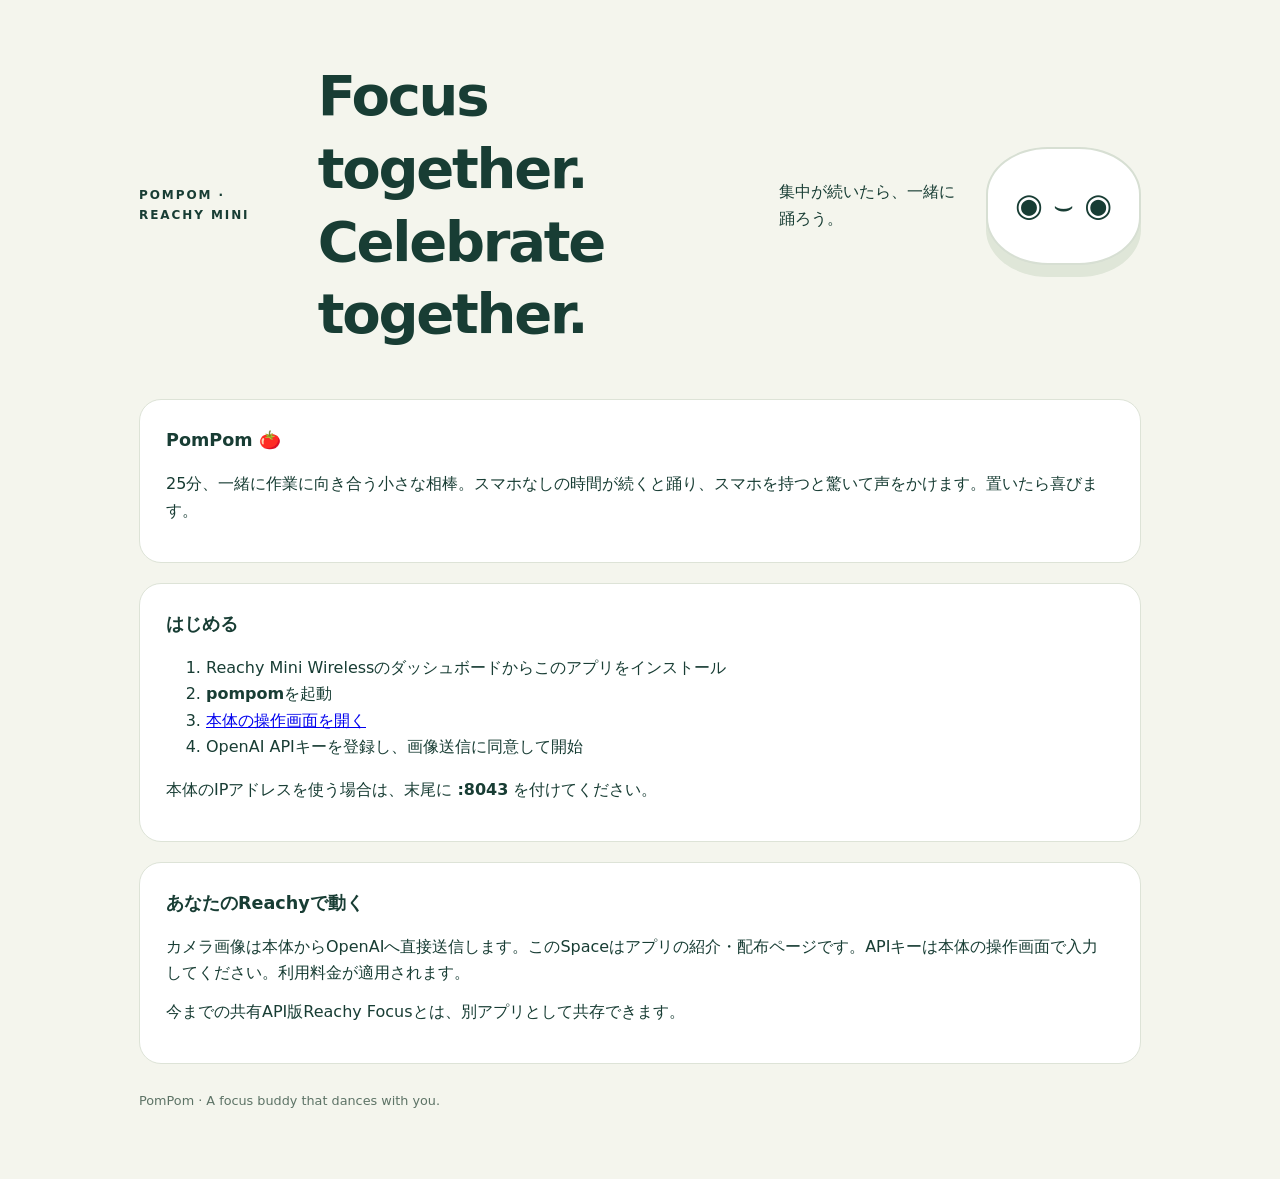
==== index.html @ 3d6e9223 "Create PomPom standalone Reachy Mini focus companion" ====
<!doctype html>
<html lang="ja"><head><meta charset="UTF-8"><meta name="viewport" content="width=device-width,initial-scale=1"><title>PomPom — your focus buddy</title><link rel="stylesheet" href="style.css"></head>
<body><main><header><span class="eyebrow">POMPOM · REACHY MINI</span><h1>Focus together.<br>Celebrate together.</h1><p>集中が続いたら、一緒に踊ろう。</p><span class="robot" aria-hidden="true">◉ ⌣ ◉</span></header><section><h2>PomPom 🍅</h2><p>25分、一緒に作業に向き合う小さな相棒。スマホなしの時間が続くと踊り、スマホを持つと驚いて声をかけます。置いたら喜びます。</p></section><section><h2>はじめる</h2><ol><li>Reachy Mini Wirelessのダッシュボードからこのアプリをインストール</li><li><strong>pompom</strong>を起動</li><li><a href="http://reachy-mini.local:8043/">本体の操作画面を開く</a></li><li>OpenAI APIキーを登録し、画像送信に同意して開始</li></ol><p>本体のIPアドレスを使う場合は、末尾に <strong>:8043</strong> を付けてください。</p></section><section><h2>あなたのReachyで動く</h2><p>カメラ画像は本体からOpenAIへ直接送信します。このSpaceはアプリの紹介・配布ページです。APIキーは本体の操作画面で入力してください。利用料金が適用されます。</p><p>今までの共有API版Reachy Focusとは、別アプリとして共存できます。</p></section><footer>PomPom · A focus buddy that dances with you.</footer></main></body></html>
---- style.css ----
:root{font-family:system-ui,-apple-system,sans-serif;color:#183d34;background:#f4f5ed;font-size:16px;line-height:1.65}*{box-sizing:border-box}body{margin:0}main{max-width:1050px;margin:auto;padding:44px 24px}header{display:flex;align-items:center;justify-content:space-between;gap:24px;margin-bottom:32px}.eyebrow{font-size:.75rem;font-weight:700;letter-spacing:.16em}h1{font-size:clamp(2rem,5vw,3.5rem);line-height:1.3;letter-spacing:-.04em;margin:16px 0}h2{font-size:1.1rem;margin:0 0 16px}p{margin:12px 0}.robot{display:grid;place-items:center;width:155px;height:118px;border-radius:40%;background:#fff;border:2px solid #d7dfd3;font-size:2rem;white-space:nowrap;box-shadow:0 12px 0 #dfe6d8;flex-shrink:0}section{background:#fff;border:1px solid #dde3d7;border-radius:22px;padding:26px;margin-bottom:20px}.session{background:#e4eddc}.row{display:flex;justify-content:space-between;align-items:center;gap:12px}.row h2{margin:0}.badge{background:#fff8;padding:5px 12px;border-radius:30px;font-size:.85rem}#timer{font-size:clamp(3rem,10vw,5rem);font-variant-numeric:tabular-nums;letter-spacing:-.04em;margin:10px 0;line-height:1.3}.controls{display:flex;flex-wrap:wrap;gap:10px;margin-top:18px}button{min-height:44px;padding:10px 18px;background:#235c49;color:white;border:1px solid transparent;border-radius:10px;font:inherit;font-weight:600;cursor:pointer}button:hover{filter:brightness(.94)}button:disabled{opacity:.4;cursor:default}.secondary{background:transparent;color:#235c49;border-color:#a9bdac}.text-button{background:none;color:#536c60;padding:0;text-decoration:underline;font-size:.85rem}label{display:block;margin:14px 0}.check{display:flex;align-items:flex-start;gap:10px}.check input{margin-top:7px;accent-color:#235c49}input:not([type=checkbox]){display:block;width:100%;min-height:44px;border:1px solid #b6c5b8;border-radius:8px;padding:10px;font:inherit;margin-top:6px}.columns{display:grid;grid-template-columns:1fr 1fr;gap:20px}.muted,footer{font-size:.8rem;color:#5d7366}footer{padding:6px 0 24px}.preview{background:#f4f5ed;min-height:160px;border-radius:12px;margin-top:18px;display:grid;place-items:center;text-align:center;padding:10px}.preview img{max-width:100%;max-height:250px;object-fit:contain;border-radius:8px}#error{position:sticky;top:10px;z-index:1;background:#fff0e5;border:1px solid #c78d69;border-radius:12px;padding:14px;margin-bottom:20px;color:#7b3e21}#events{max-height:230px;overflow:auto;font-size:.9rem;padding-left:22px}#key-status{font-size:.8rem;color:#5d7366}[hidden]{display:none!important}@media(max-width:650px){main{padding:24px 16px}.columns{grid-template-columns:1fr;gap:0}header{align-items:flex-start}.robot{width:85px;height:72px;font-size:1.1rem;margin-top:34px}section{padding:20px}.row{flex-wrap:wrap}.controls button{flex:1;white-space:nowrap}}
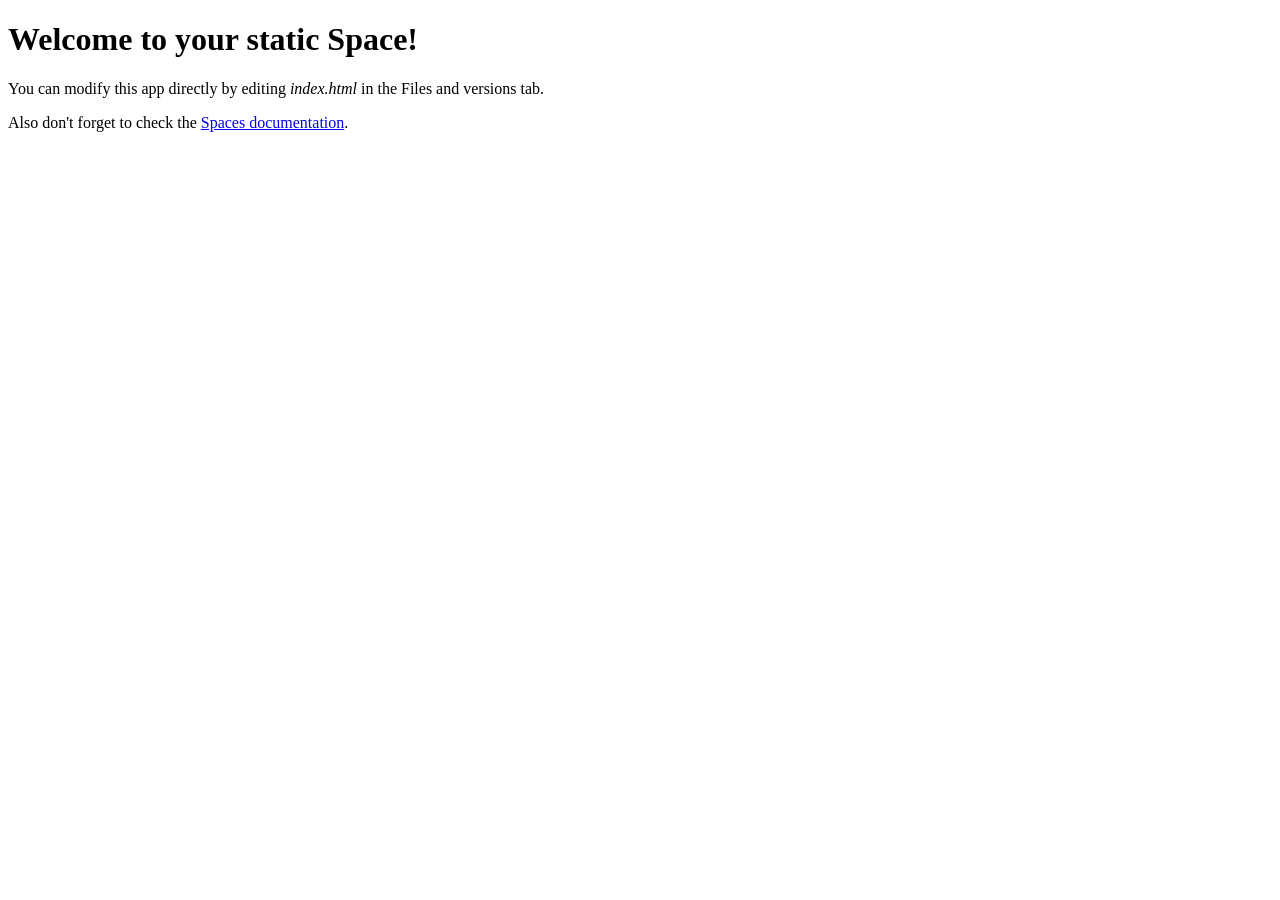
==== commit 9ea9c7ba: "initial commit" ====
--- a/index.html
+++ b/index.html
@@ -1,3 +1,19 @@
 <!doctype html>
-<html lang="ja"><head><meta charset="UTF-8"><meta name="viewport" content="width=device-width,initial-scale=1"><title>PomPom — your focus buddy</title><link rel="stylesheet" href="style.css"></head>
-<body><main><header><span class="eyebrow">POMPOM · REACHY MINI</span><h1>Focus together.<br>Celebrate together.</h1><p>集中が続いたら、一緒に踊ろう。</p><span class="robot" aria-hidden="true">◉ ⌣ ◉</span></header><section><h2>PomPom 🍅</h2><p>25分、一緒に作業に向き合う小さな相棒。スマホなしの時間が続くと踊り、スマホを持つと驚いて声をかけます。置いたら喜びます。</p></section><section><h2>はじめる</h2><ol><li>Reachy Mini Wirelessのダッシュボードからこのアプリをインストール</li><li><strong>pompom</strong>を起動</li><li><a href="http://reachy-mini.local:8043/">本体の操作画面を開く</a></li><li>OpenAI APIキーを登録し、画像送信に同意して開始</li></ol><p>本体のIPアドレスを使う場合は、末尾に <strong>:8043</strong> を付けてください。</p></section><section><h2>あなたのReachyで動く</h2><p>カメラ画像は本体からOpenAIへ直接送信します。このSpaceはアプリの紹介・配布ページです。APIキーは本体の操作画面で入力してください。利用料金が適用されます。</p><p>今までの共有API版Reachy Focusとは、別アプリとして共存できます。</p></section><footer>PomPom · A focus buddy that dances with you.</footer></main></body></html>
+<html>
+	<head>
+		<meta charset="utf-8" />
+		<meta name="viewport" content="width=device-width" />
+		<title>My static Space</title>
+		<link rel="stylesheet" href="style.css" />
+	</head>
+	<body>
+		<div class="card">
+			<h1>Welcome to your static Space!</h1>
+			<p>You can modify this app directly by editing <i>index.html</i> in the Files and versions tab.</p>
+			<p>
+				Also don't forget to check the
+				<a href="https://huggingface.co/docs/hub/spaces" target="_blank">Spaces documentation</a>.
+			</p>
+		</div>
+	</body>
+</html>
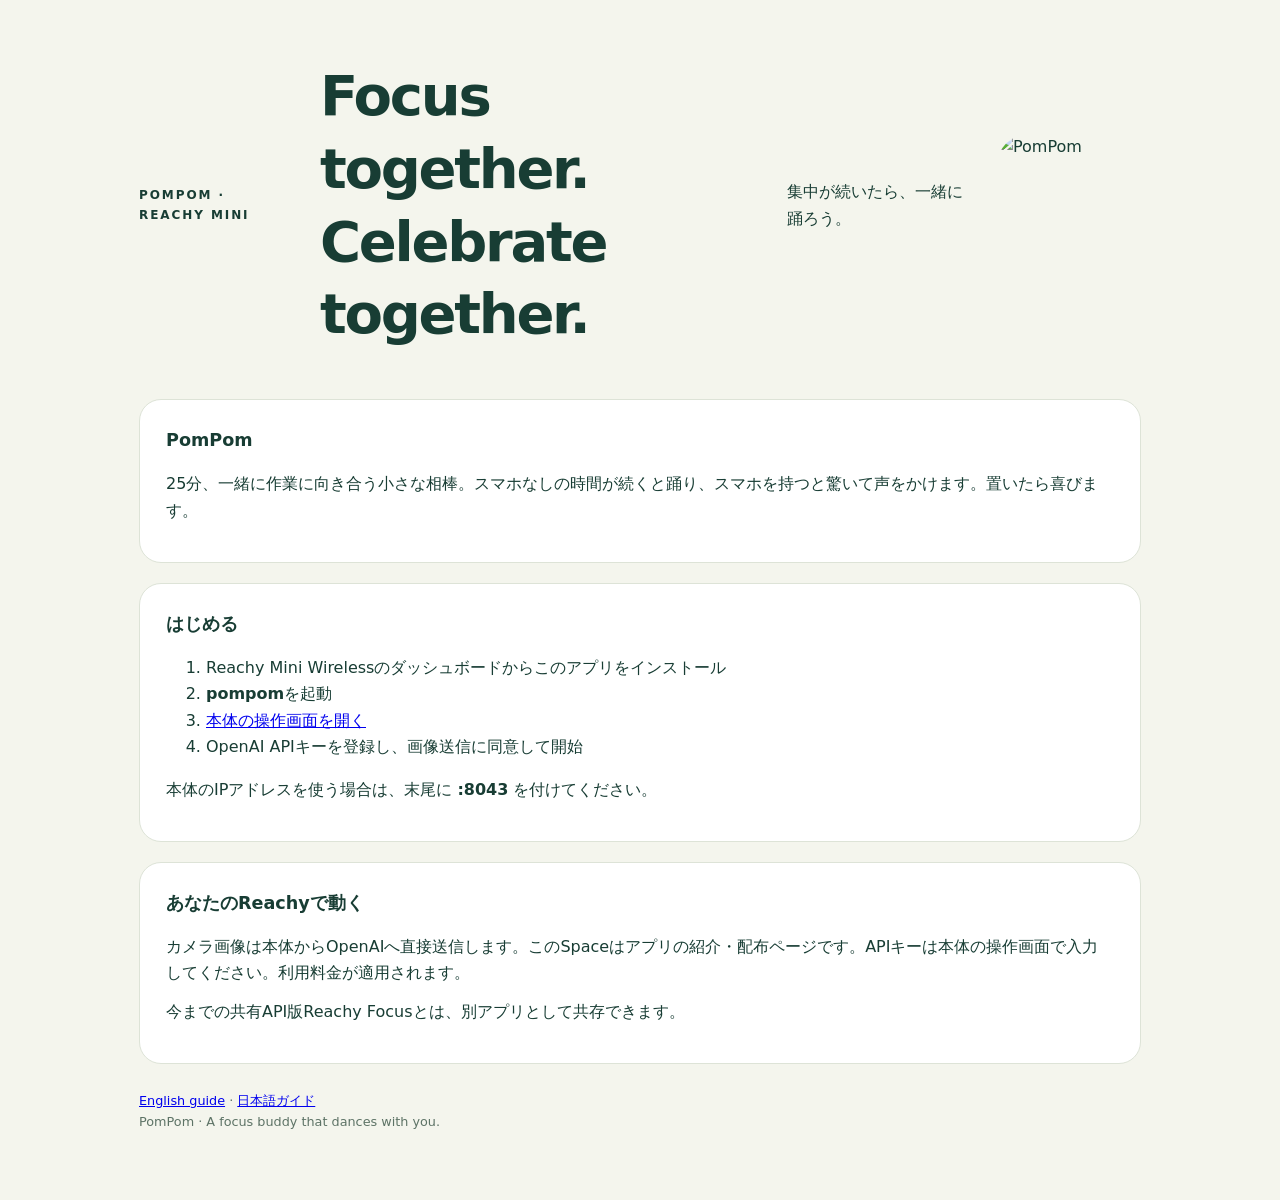
==== commit 19a8c575: "Add English-first bilingual docs and an original PomPom icon" ====
--- a/index.html
+++ b/index.html
@@ -1,19 +1,3 @@
 <!doctype html>
-<html>
-	<head>
-		<meta charset="utf-8" />
-		<meta name="viewport" content="width=device-width" />
-		<title>My static Space</title>
-		<link rel="stylesheet" href="style.css" />
-	</head>
-	<body>
-		<div class="card">
-			<h1>Welcome to your static Space!</h1>
-			<p>You can modify this app directly by editing <i>index.html</i> in the Files and versions tab.</p>
-			<p>
-				Also don't forget to check the
-				<a href="https://huggingface.co/docs/hub/spaces" target="_blank">Spaces documentation</a>.
-			</p>
-		</div>
-	</body>
-</html>
+<html lang="ja"><head><meta charset="UTF-8"><meta name="viewport" content="width=device-width,initial-scale=1"><title>PomPom — your focus buddy</title><link rel="icon" type="image/png" href="pompom/static/icon.png"><link rel="stylesheet" href="style.css"></head>
+<body><main><header><span class="eyebrow">POMPOM · REACHY MINI</span><h1>Focus together.<br>Celebrate together.</h1><p>集中が続いたら、一緒に踊ろう。</p><img class="app-icon" src="pompom/static/icon.png" width="144" height="144" alt="PomPom"></header><section><h2>PomPom</h2><p>25分、一緒に作業に向き合う小さな相棒。スマホなしの時間が続くと踊り、スマホを持つと驚いて声をかけます。置いたら喜びます。</p></section><section><h2>はじめる</h2><ol><li>Reachy Mini Wirelessのダッシュボードからこのアプリをインストール</li><li><strong>pompom</strong>を起動</li><li><a href="http://reachy-mini.local:8043/">本体の操作画面を開く</a></li><li>OpenAI APIキーを登録し、画像送信に同意して開始</li></ol><p>本体のIPアドレスを使う場合は、末尾に <strong>:8043</strong> を付けてください。</p></section><section><h2>あなたのReachyで動く</h2><p>カメラ画像は本体からOpenAIへ直接送信します。このSpaceはアプリの紹介・配布ページです。APIキーは本体の操作画面で入力してください。利用料金が適用されます。</p><p>今までの共有API版Reachy Focusとは、別アプリとして共存できます。</p></section><footer><a href="https://huggingface.co/spaces/tinjyuu/pompom/blob/main/README.md">English guide</a> · <a href="https://huggingface.co/spaces/tinjyuu/pompom/blob/main/README.ja.md">日本語ガイド</a><br>PomPom · A focus buddy that dances with you.</footer></main></body></html>
--- a/style.css
+++ b/style.css
@@ -0,0 +1,3 @@
+:root{font-family:system-ui,-apple-system,sans-serif;color:#183d34;background:#f4f5ed;font-size:16px;line-height:1.65}*{box-sizing:border-box}body{margin:0}main{max-width:1050px;margin:auto;padding:44px 24px}header{display:flex;align-items:center;justify-content:space-between;gap:24px;margin-bottom:32px}.eyebrow{font-size:.75rem;font-weight:700;letter-spacing:.16em}h1{font-size:clamp(2rem,5vw,3.5rem);line-height:1.3;letter-spacing:-.04em;margin:16px 0}h2{font-size:1.1rem;margin:0 0 16px}p{margin:12px 0}.robot{display:grid;place-items:center;width:155px;height:118px;border-radius:40%;background:#fff;border:2px solid #d7dfd3;font-size:2rem;white-space:nowrap;box-shadow:0 12px 0 #dfe6d8;flex-shrink:0}section{background:#fff;border:1px solid #dde3d7;border-radius:22px;padding:26px;margin-bottom:20px}.session{background:#e4eddc}.row{display:flex;justify-content:space-between;align-items:center;gap:12px}.row h2{margin:0}.badge{background:#fff8;padding:5px 12px;border-radius:30px;font-size:.85rem}#timer{font-size:clamp(3rem,10vw,5rem);font-variant-numeric:tabular-nums;letter-spacing:-.04em;margin:10px 0;line-height:1.3}.controls{display:flex;flex-wrap:wrap;gap:10px;margin-top:18px}button{min-height:44px;padding:10px 18px;background:#235c49;color:white;border:1px solid transparent;border-radius:10px;font:inherit;font-weight:600;cursor:pointer}button:hover{filter:brightness(.94)}button:disabled{opacity:.4;cursor:default}.secondary{background:transparent;color:#235c49;border-color:#a9bdac}.text-button{background:none;color:#536c60;padding:0;text-decoration:underline;font-size:.85rem}label{display:block;margin:14px 0}.check{display:flex;align-items:flex-start;gap:10px}.check input{margin-top:7px;accent-color:#235c49}input:not([type=checkbox]){display:block;width:100%;min-height:44px;border:1px solid #b6c5b8;border-radius:8px;padding:10px;font:inherit;margin-top:6px}.columns{display:grid;grid-template-columns:1fr 1fr;gap:20px}.muted,footer{font-size:.8rem;color:#5d7366}footer{padding:6px 0 24px}.preview{background:#f4f5ed;min-height:160px;border-radius:12px;margin-top:18px;display:grid;place-items:center;text-align:center;padding:10px}.preview img{max-width:100%;max-height:250px;object-fit:contain;border-radius:8px}#error{position:sticky;top:10px;z-index:1;background:#fff0e5;border:1px solid #c78d69;border-radius:12px;padding:14px;margin-bottom:20px;color:#7b3e21}#events{max-height:230px;overflow:auto;font-size:.9rem;padding-left:22px}#key-status{font-size:.8rem;color:#5d7366}[hidden]{display:none!important}@media(max-width:650px){main{padding:24px 16px}.columns{grid-template-columns:1fr;gap:0}header{align-items:flex-start}.robot{width:85px;height:72px;font-size:1.1rem;margin-top:34px}section{padding:20px}.row{flex-wrap:wrap}.controls button{flex:1;white-space:nowrap}}
+
+.app-icon{object-fit:contain;flex-shrink:0;border-radius:22%;max-width:28vw;height:auto}
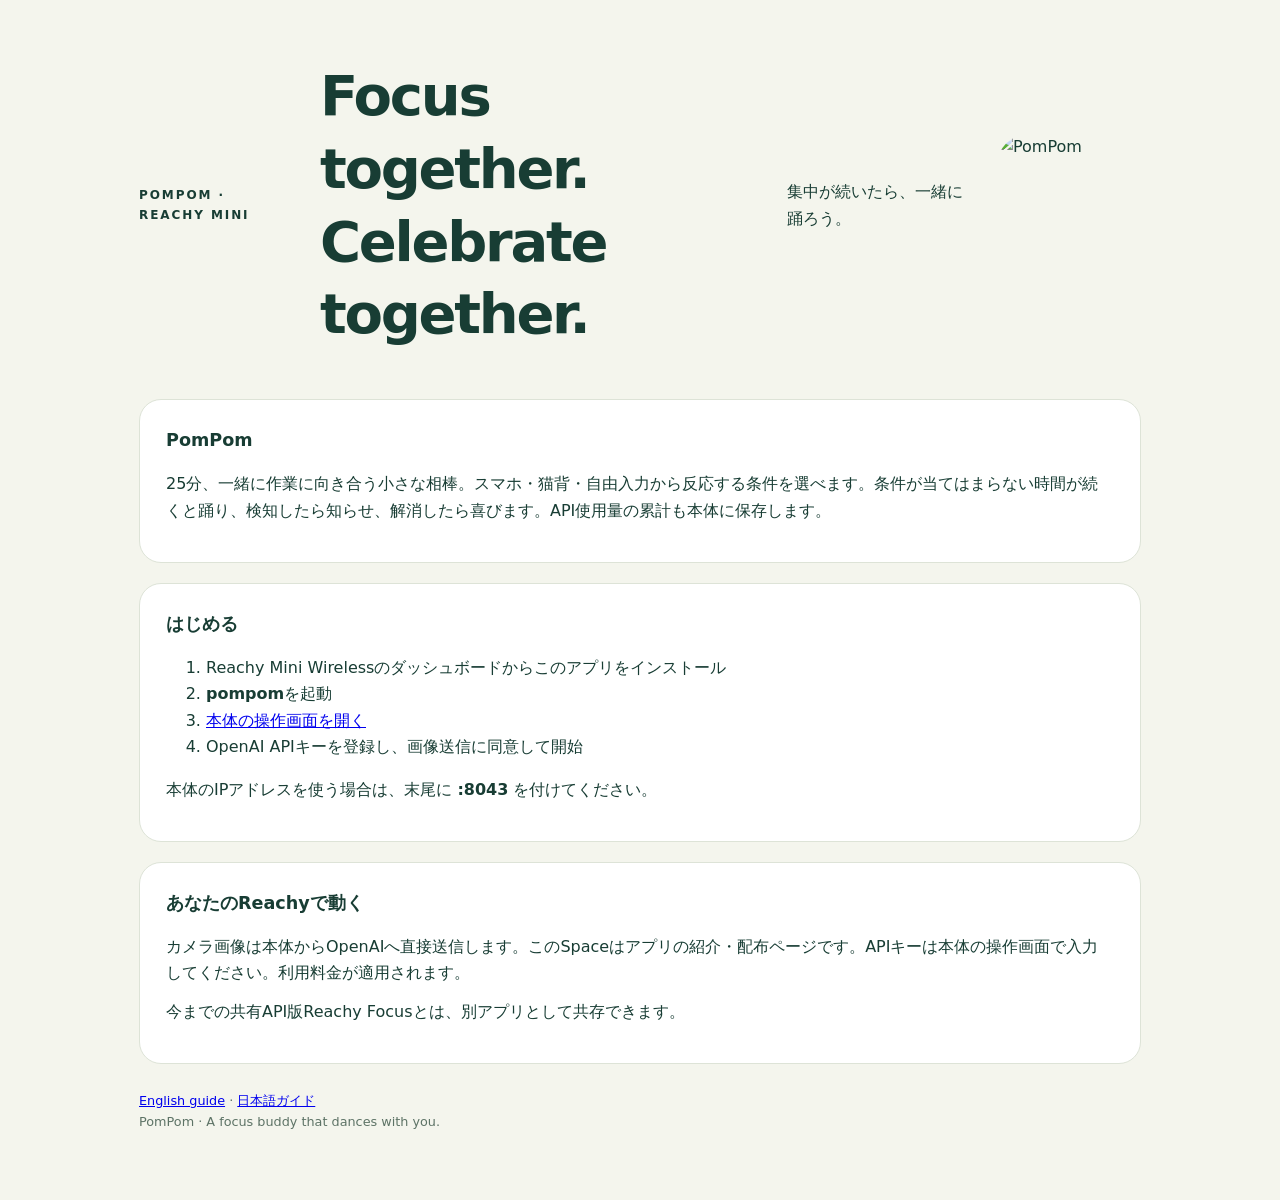
==== commit 09fdf756: "Add selectable focus conditions and persistent API usage totals" ====
--- a/index.html
+++ b/index.html
@@ -1,3 +1,3 @@
 <!doctype html>
 <html lang="ja"><head><meta charset="UTF-8"><meta name="viewport" content="width=device-width,initial-scale=1"><title>PomPom — your focus buddy</title><link rel="icon" type="image/png" href="pompom/static/icon.png"><link rel="stylesheet" href="style.css"></head>
-<body><main><header><span class="eyebrow">POMPOM · REACHY MINI</span><h1>Focus together.<br>Celebrate together.</h1><p>集中が続いたら、一緒に踊ろう。</p><img class="app-icon" src="pompom/static/icon.png" width="144" height="144" alt="PomPom"></header><section><h2>PomPom</h2><p>25分、一緒に作業に向き合う小さな相棒。スマホなしの時間が続くと踊り、スマホを持つと驚いて声をかけます。置いたら喜びます。</p></section><section><h2>はじめる</h2><ol><li>Reachy Mini Wirelessのダッシュボードからこのアプリをインストール</li><li><strong>pompom</strong>を起動</li><li><a href="http://reachy-mini.local:8043/">本体の操作画面を開く</a></li><li>OpenAI APIキーを登録し、画像送信に同意して開始</li></ol><p>本体のIPアドレスを使う場合は、末尾に <strong>:8043</strong> を付けてください。</p></section><section><h2>あなたのReachyで動く</h2><p>カメラ画像は本体からOpenAIへ直接送信します。このSpaceはアプリの紹介・配布ページです。APIキーは本体の操作画面で入力してください。利用料金が適用されます。</p><p>今までの共有API版Reachy Focusとは、別アプリとして共存できます。</p></section><footer><a href="https://huggingface.co/spaces/tinjyuu/pompom/blob/main/README.md">English guide</a> · <a href="https://huggingface.co/spaces/tinjyuu/pompom/blob/main/README.ja.md">日本語ガイド</a><br>PomPom · A focus buddy that dances with you.</footer></main></body></html>
+<body><main><header><span class="eyebrow">POMPOM · REACHY MINI</span><h1>Focus together.<br>Celebrate together.</h1><p>集中が続いたら、一緒に踊ろう。</p><img class="app-icon" src="pompom/static/icon.png" width="144" height="144" alt="PomPom"></header><section><h2>PomPom</h2><p>25分、一緒に作業に向き合う小さな相棒。スマホ・猫背・自由入力から反応する条件を選べます。条件が当てはまらない時間が続くと踊り、検知したら知らせ、解消したら喜びます。API使用量の累計も本体に保存します。</p></section><section><h2>はじめる</h2><ol><li>Reachy Mini Wirelessのダッシュボードからこのアプリをインストール</li><li><strong>pompom</strong>を起動</li><li><a href="http://reachy-mini.local:8043/">本体の操作画面を開く</a></li><li>OpenAI APIキーを登録し、画像送信に同意して開始</li></ol><p>本体のIPアドレスを使う場合は、末尾に <strong>:8043</strong> を付けてください。</p></section><section><h2>あなたのReachyで動く</h2><p>カメラ画像は本体からOpenAIへ直接送信します。このSpaceはアプリの紹介・配布ページです。APIキーは本体の操作画面で入力してください。利用料金が適用されます。</p><p>今までの共有API版Reachy Focusとは、別アプリとして共存できます。</p></section><footer><a href="https://huggingface.co/spaces/tinjyuu/pompom/blob/main/README.md">English guide</a> · <a href="https://huggingface.co/spaces/tinjyuu/pompom/blob/main/README.ja.md">日本語ガイド</a><br>PomPom · A focus buddy that dances with you.</footer></main></body></html>
